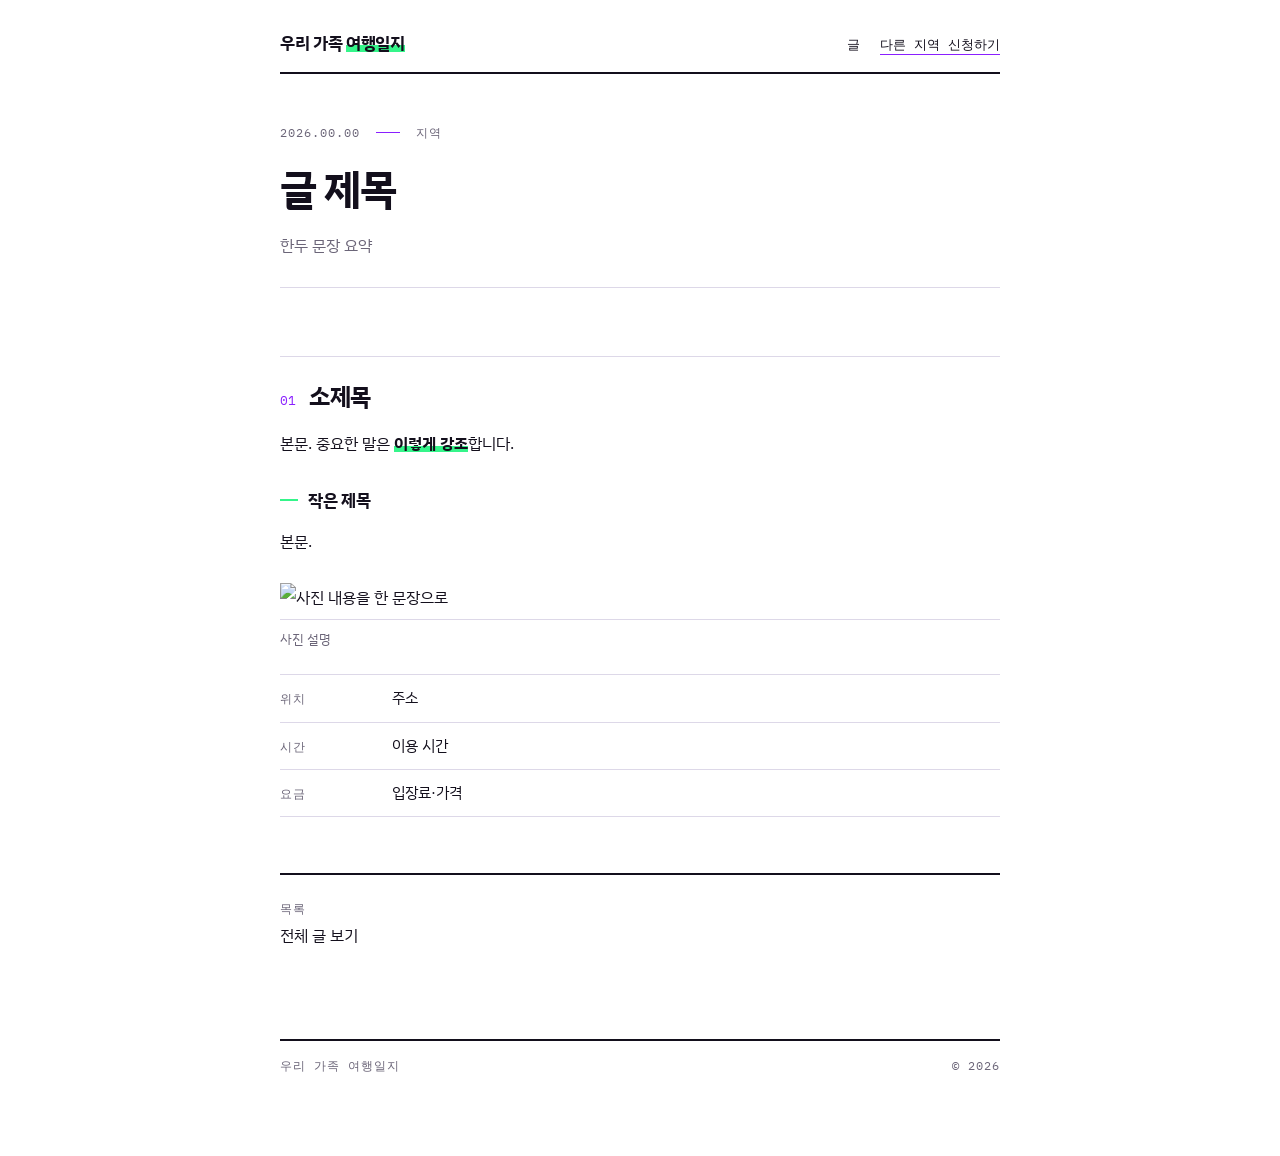
==== posts/_template.html @ 4268e0a2 "Add travel blog Co-Authored-By: Claude Sonnet 5.5 <noreply@anthropic.com>" ====
<!doctype html>
<html lang="ko">
<head>
<meta charset="utf-8">
<meta name="viewport" content="width=device-width, initial-scale=1, viewport-fit=cover">
<!-- 새 글: 이 파일을 복사해 영문 소문자와 하이픈 이름으로 저장하세요. 예) posts/first-fishing.html -->
<title>글 제목 | 우리 가족 여행일지</title>
<meta name="description" content="검색 결과에 보일 한 문장 요약">
<link rel="preconnect" href="https://fonts.googleapis.com">
<link rel="preconnect" href="https://fonts.gstatic.com" crossorigin>
<link rel="stylesheet" href="https://fonts.googleapis.com/css2?family=IBM+Plex+Sans+KR:wght@300;400;500;700&family=IBM+Plex+Mono:wght@400;500&display=swap">
<link rel="stylesheet" href="../style.css">
</head>
<body>
<div class="wrap">
  <header class="top">
    <a class="name" href="../index.html">우리 가족 <mark>여행일지</mark></a>
    <nav aria-label="주 메뉴"><a href="../index.html">글</a></nav>
  </header>

  <article>
    <header class="post-head">
      <div class="meta label"><time datetime="2026-00-00">2026.00.00</time><span class="dot"></span><span>지역</span></div>
      <h1>글 제목</h1>
      <p class="lede">한두 문장 요약</p>
    </header>

    <div class="post-body">
      <h2><span class="n">01</span>소제목</h2>
      <p>본문. 중요한 말은 <strong>이렇게 강조</strong>합니다.</p>

      <h3>작은 제목</h3>
      <p>본문.</p>

      <figure>
        <img src="../images/파일이름.jpg" alt="사진 내용을 한 문장으로" loading="lazy">
        <figcaption>사진 설명</figcaption>
      </figure>

      <dl class="info">
        <div><dt>위치</dt><dd>주소</dd></div>
        <div><dt>시간</dt><dd>이용 시간</dd></div>
        <div><dt>요금</dt><dd>입장료·가격</dd></div>
      </dl>
    </div>

    <nav class="pn" aria-label="글 이동">
      <a href="../index.html"><span class="label">목록</span><br>전체 글 보기</a>
      <span></span>
    </nav>
  </article>

  <footer class="foot label"><span>우리 가족 여행일지</span><span>© 2026</span></footer>
</div>
<script src="../request.js" defer></script>
</body>
</html>
---- style.css ----
/* 우리 가족 여행일지 — 공통 스타일
   흰 바탕, 형광 보라(링크·강조선), 형광 초록(형광펜·표시), 카드 없이 선으로 구분 */
:root {
  --bg: #ffffff;
  --fg: #130f1c;
  --muted: #6b6578;
  --line: #ddd8e8;
  --violet: #8a1fff;
  --green: #35f58a;
  --sans: "IBM Plex Sans KR", "Noto Sans KR", "Apple SD Gothic Neo", "Malgun Gothic", system-ui, sans-serif;
  --mono: "IBM Plex Mono", ui-monospace, "SF Mono", Consolas, monospace;
  color-scheme: light;
}
@media (prefers-color-scheme: dark) {
  :root:not([data-theme="light"]) {
    --bg: #0c0912; --fg: #f4f2fa; --muted: #9b94aa; --line: #2b2638;
    --violet: #b66dff; --green: #3dff8e;
    color-scheme: dark;
  }
}
:root[data-theme="dark"] {
  --bg: #0c0912; --fg: #f4f2fa; --muted: #9b94aa; --line: #2b2638;
  --violet: #b66dff; --green: #3dff8e;
  color-scheme: dark;
}

* { box-sizing: border-box; }
html { -webkit-text-size-adjust: 100%; }
body {
  margin: 0; background: var(--bg); color: var(--fg);
  font-family: var(--sans); font-size: 16px; line-height: 1.75;
  padding: 0 max(16px, env(safe-area-inset-left, 0px));
  -webkit-font-smoothing: antialiased;
}
.wrap { max-width: 720px; margin: 0 auto; padding-block: 28px 80px; }
h1, h2, h3, p, ul, ol, figure { margin: 0; }
h1, h2, h3 { text-wrap: balance; line-height: 1.3; letter-spacing: -.02em; }
a { color: var(--violet); text-underline-offset: 3px; }
a:focus-visible { outline: 2px solid var(--violet); outline-offset: 3px; }
.mono { font-family: var(--mono); font-variant-numeric: tabular-nums; }
.label { font-family: var(--mono); font-size: 12px; letter-spacing: .08em; text-transform: uppercase; color: var(--muted); }

/* 사이트 머리글·바닥글 */
.top { display: flex; justify-content: space-between; align-items: baseline; gap: 16px; padding-bottom: 14px; border-bottom: 2px solid var(--fg); }
.top .name { font-weight: 700; font-size: 17px; letter-spacing: -.02em; color: var(--fg); text-decoration: none; }
.top .name mark { background: linear-gradient(transparent 62%, var(--green) 62%, var(--green) 92%, transparent 92%); color: inherit; }
.top nav { display: flex; gap: 20px; }
.top nav a { font-family: var(--mono); font-size: 13px; color: var(--fg); text-decoration: none; border-bottom: 1px solid transparent; }
.top nav a:hover, .top nav a[aria-current] { color: var(--violet); border-bottom-color: var(--violet); }
.foot { margin-top: 72px; padding-top: 14px; border-top: 2px solid var(--fg); display: flex; justify-content: space-between; gap: 16px; flex-wrap: wrap; }

/* 목록 페이지 */
.intro { padding-block: 56px 40px; }
.intro h1 { font-size: clamp(32px, 7vw, 52px); font-weight: 700; letter-spacing: -.03em; }
.intro p { margin-top: 16px; color: var(--muted); max-width: 46ch; }
.list-head { display: flex; justify-content: space-between; align-items: baseline; padding-bottom: 8px; }
.posts { list-style: none; padding: 0; border-bottom: 1px solid var(--line); }
.posts li { border-top: 1px solid var(--line); }
.posts a { display: grid; grid-template-columns: 96px minmax(0,1fr); gap: 4px 20px; padding: 20px 0; text-decoration: none; color: var(--fg); }
.posts a:hover h2 { color: var(--violet); }
.posts time { font-family: var(--mono); font-size: 13px; color: var(--violet); padding-top: 5px; }
.posts h2 { font-size: 20px; font-weight: 700; }
.posts p { margin-top: 6px; font-size: 14.5px; color: var(--muted); line-height: 1.6; }
.status { display: inline-block; margin-left: 8px; padding: 0 6px; border: 1px solid var(--violet); color: var(--violet); font-family: var(--mono); font-size: 11px; letter-spacing: .06em; vertical-align: middle; }

/* 글 페이지 */
.post-head { padding-block: 48px 28px; border-bottom: 1px solid var(--line); }
.post-head .meta { display: flex; gap: 16px; flex-wrap: wrap; align-items: center; }
.post-head .meta .dot { width: 24px; height: 1px; background: var(--violet); }
.post-head h1 { margin-top: 18px; font-size: clamp(28px, 6vw, 42px); font-weight: 700; letter-spacing: -.03em; }
.post-head .lede { margin-top: 16px; color: var(--muted); }
.post-head .lede:empty { display: none; }

.draft-note { margin-top: 28px; border-left: 2px solid var(--violet); padding: 2px 0 2px 14px; color: var(--muted); font-size: 14px; }
.draft-note b { color: var(--fg); font-weight: 500; }

.post-body { padding-top: 12px; }
.post-body h2 { margin-top: 56px; padding-top: 24px; border-top: 1px solid var(--line); font-size: 24px; font-weight: 700; display: flex; align-items: baseline; gap: 14px; }
.post-body h2 .n { font-family: var(--mono); font-size: 13px; color: var(--violet); font-weight: 400; flex: 0 0 auto; }
.post-body h3 { margin-top: 32px; font-size: 17px; font-weight: 700; display: flex; align-items: center; gap: 10px; }
.post-body h3::before { content: ""; width: 18px; height: 2px; background: var(--green); flex: 0 0 auto; }
.post-body p { margin-top: 16px; }
.post-body ul, .post-body ol { margin-top: 16px; padding-left: 1.3em; }
.post-body li + li { margin-top: 6px; }
.post-body strong { background: linear-gradient(transparent 62%, var(--green) 62%, var(--green) 92%, transparent 92%); font-weight: 700; }

/* 작성 자리 표시 */
.todo { margin-top: 16px; padding: 14px 0; border-top: 1px dashed var(--line); border-bottom: 1px dashed var(--line); color: var(--muted); font-size: 14.5px; }
.todo::before { content: "작성 예정 · "; font-family: var(--mono); font-size: 12px; color: var(--violet); letter-spacing: .06em; }

/* 사진 */
figure { margin-top: 28px; }
figure .ph { aspect-ratio: 3 / 2; max-width: 100%; border: 1px dashed var(--line); display: grid; place-items: center; color: var(--muted); font-size: 13px; }
figure img { display: block; width: 100%; height: auto; }
figcaption { margin-top: 8px; padding-top: 8px; border-top: 1px solid var(--line); font-size: 13px; color: var(--muted); }

/* 정보 표 (선만 사용) */
.info { margin-top: 24px; border-bottom: 1px solid var(--line); }
.info div { display: grid; grid-template-columns: 96px minmax(0,1fr); gap: 16px; padding: 10px 0; border-top: 1px solid var(--line); font-size: 15px; }
.info dt { font-family: var(--mono); font-size: 12px; letter-spacing: .06em; color: var(--muted); padding-top: 3px; }
.info dd { margin: 0; min-width: 0; }
dl.info { margin-bottom: 0; }

.pn { display: grid; grid-template-columns: repeat(2, minmax(0,1fr)); gap: 0 32px; margin-top: 56px; border-top: 2px solid var(--fg); }
.pn a { padding: 18px 0; color: var(--fg); text-decoration: none; }
.pn a:hover { color: var(--violet); }
.pn a:last-child { text-align: right; }

/* 확실도 표시: 확인 / 불확실 / 미확인 */
.v { display: inline-block; margin-right: 8px; padding: 0 6px; font-family: var(--mono); font-size: 11px; letter-spacing: .04em; line-height: 1.7; vertical-align: 1px; white-space: nowrap; }
.v.ok { background: var(--green); color: #130f1c; }
.v.warn { border: 1px solid var(--violet); color: var(--violet); }
.v.no { border: 1px dashed var(--muted); color: var(--muted); }
.src { margin-top: 16px; padding: 0; list-style: none; border-bottom: 1px solid var(--line); font-size: 14.5px; }
.src li { padding: 10px 0; border-top: 1px solid var(--line); margin: 0; }
.src li + li { margin-top: 0; }
.ask { counter-reset: q; list-style: none; padding: 0; margin-top: 16px; border-bottom: 1px solid var(--line); }
.ask li { counter-increment: q; display: grid; grid-template-columns: 36px minmax(0,1fr); padding: 12px 0; border-top: 1px solid var(--line); margin: 0; }
.ask li::before { content: counter(q, decimal-leading-zero); font-family: var(--mono); font-size: 13px; color: var(--violet); padding-top: 2px; }
.ask li + li { margin-top: 0; }

/* 다른 지역 신청하기 버튼·팝업 */
.top nav { align-items: baseline; flex-wrap: wrap; justify-content: flex-end; }
.req-btn { font-family: var(--mono); font-size: 13px; color: var(--fg); background: none; border: 0; border-bottom: 1px solid var(--violet); padding: 0; cursor: pointer; }
.req-btn:hover { color: var(--violet); }
.req-btn:focus-visible, .req-close:focus-visible { outline: 2px solid var(--violet); outline-offset: 3px; }
.req-lock { overflow: hidden; }
.req-dlg { width: min(560px, calc(100vw - 32px)); max-height: calc(100dvh - 32px); margin: auto; padding: 20px; border: 2px solid var(--fg); background: var(--bg); color: var(--fg); }
.req-dlg::backdrop { background: rgba(19, 15, 28, .55); }
.req-dlg[open] { display: flex; flex-direction: column; gap: 12px; }
.req-head { display: flex; justify-content: space-between; align-items: baseline; gap: 16px; padding-bottom: 10px; border-bottom: 1px solid var(--line); }
.req-head h2 { font-size: 20px; font-weight: 700; }
.req-close { font-family: var(--mono); font-size: 13px; color: var(--muted); background: none; border: 0; padding: 0; cursor: pointer; }
.req-close:hover { color: var(--violet); }
.req-note { font-size: 14px; color: var(--muted); line-height: 1.6; }
.req-body { flex: 1 1 auto; min-height: 0; }
.req-body iframe { display: block; width: 100%; height: min(520px, 60dvh); border: 0; background: #fff; }
.req-fallback { margin: 0; }

@media (max-width: 560px) {
  .posts a { grid-template-columns: minmax(0,1fr); }
  .info div { grid-template-columns: 72px minmax(0,1fr); gap: 12px; }
  .post-body h2 { font-size: 21px; }
}
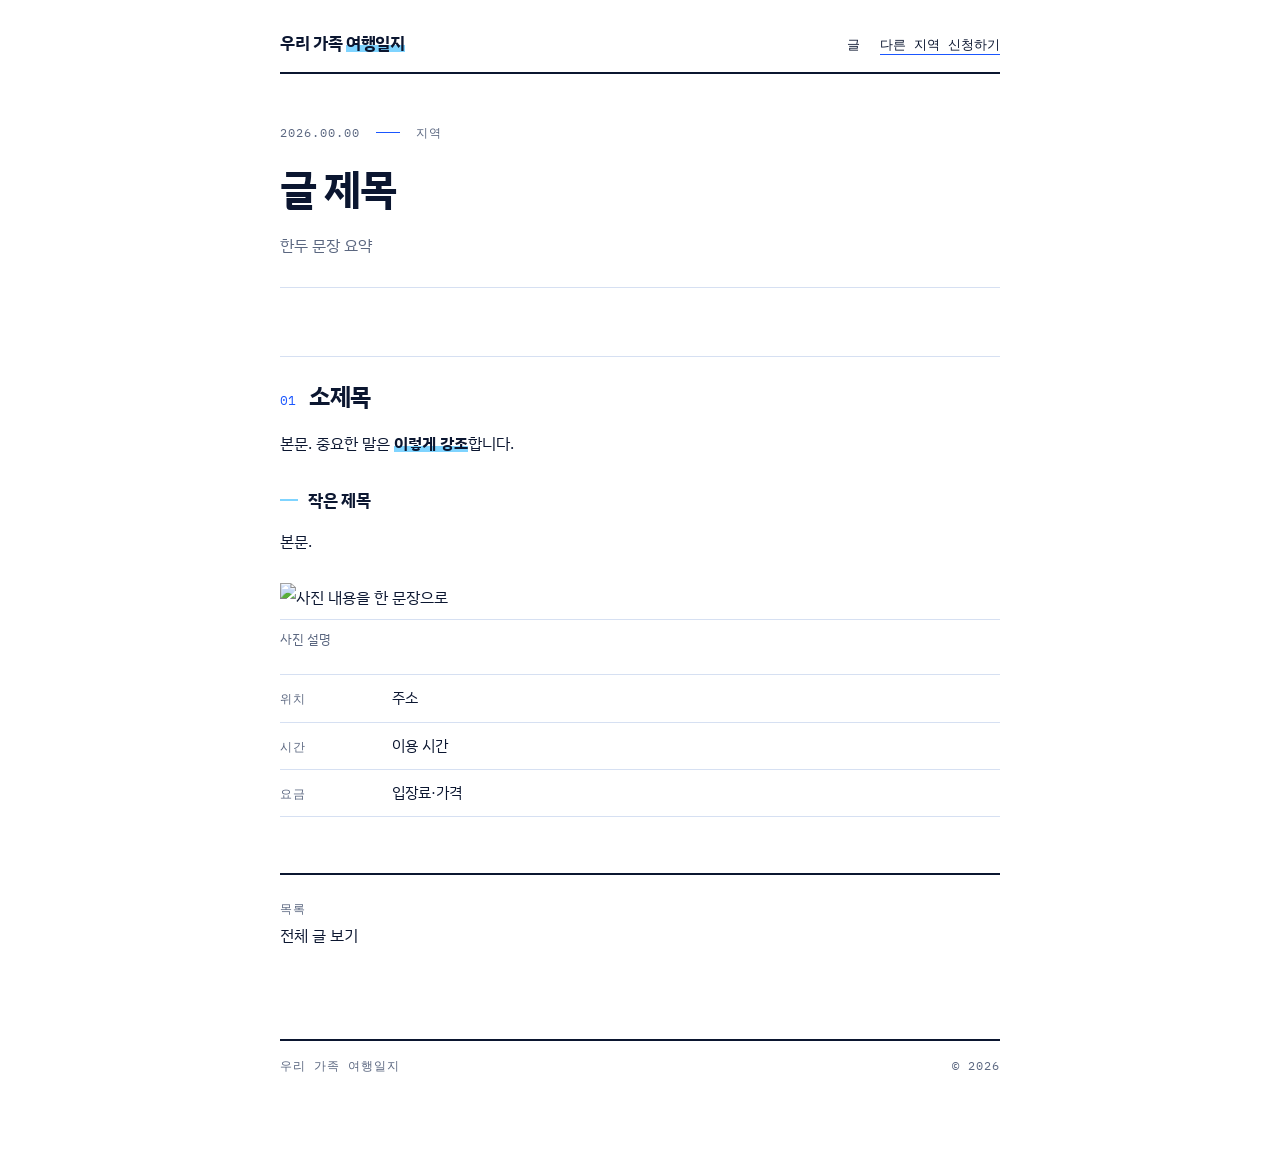
==== commit f3eaa118: "Add SEO and social share meta tags - description, robots, canonical, Open Graph, Twitter card, theme" ====
--- a/posts/_template.html
+++ b/posts/_template.html
@@ -5,7 +5,29 @@
 <meta name="viewport" content="width=device-width, initial-scale=1, viewport-fit=cover">
 <!-- 새 글: 이 파일을 복사해 영문 소문자와 하이픈 이름으로 저장하세요. 예) posts/first-fishing.html -->
 <title>글 제목 | 우리 가족 여행일지</title>
-<meta name="description" content="검색 결과에 보일 한 문장 요약">
+<meta name="description" content="검색 결과에 보일 한 문장 요약 (80~120자 권장)">
+<meta name="robots" content="index, follow, max-image-preview:large">
+<meta name="theme-color" content="#ffffff" media="(prefers-color-scheme: light)">
+<meta name="theme-color" content="#0a1220" media="(prefers-color-scheme: dark)">
+<!-- 아래 og/twitter 제목·설명은 위 title, description과 같게 맞추세요 (title에서 "| 우리 가족 여행일지"는 뺍니다) -->
+<meta property="og:type" content="article">
+<meta property="og:site_name" content="우리 가족 여행일지">
+<meta property="og:locale" content="ko_KR">
+<!-- 파일 이름(first-fishing.html 부분)을 이 글의 파일 이름으로 바꾸세요. canonical과 og:url 둘 다 -->
+<link rel="canonical" href="https://randomino33.github.io/travel-blog/posts/first-fishing.html">
+<meta property="og:url" content="https://randomino33.github.io/travel-blog/posts/first-fishing.html">
+<!-- 글 전용 사진이 있으면 og-default.png 대신 images/파일이름.jpg (1200x630 권장)로 바꾸세요. og:image, twitter:image 둘 다 -->
+<meta property="og:image" content="https://randomino33.github.io/travel-blog/images/og-default.png">
+<meta property="og:image:width" content="1200">
+<meta property="og:image:height" content="630">
+<meta property="og:image:alt" content="우리 가족 여행일지 대표 이미지">
+<meta name="twitter:image" content="https://randomino33.github.io/travel-blog/images/og-default.png">
+<meta property="og:title" content="글 제목">
+<meta property="og:description" content="검색 결과에 보일 한 문장 요약">
+<meta property="article:published_time" content="2026-00-00">
+<meta name="twitter:card" content="summary_large_image">
+<meta name="twitter:title" content="글 제목">
+<meta name="twitter:description" content="검색 결과에 보일 한 문장 요약">
 <link rel="preconnect" href="https://fonts.googleapis.com">
 <link rel="preconnect" href="https://fonts.gstatic.com" crossorigin>
 <link rel="stylesheet" href="https://fonts.googleapis.com/css2?family=IBM+Plex+Sans+KR:wght@300;400;500;700&family=IBM+Plex+Mono:wght@400;500&display=swap">
--- a/style.css
+++ b/style.css
@@ -1,26 +1,26 @@
 /* 우리 가족 여행일지 — 공통 스타일
-   흰 바탕, 형광 보라(링크·강조선), 형광 초록(형광펜·표시), 카드 없이 선으로 구분 */
+   흰 바탕, 파랑(링크·강조선), 하늘색(형광펜·표시), 카드 없이 선으로 구분 */
 :root {
   --bg: #ffffff;
-  --fg: #130f1c;
-  --muted: #6b6578;
-  --line: #ddd8e8;
-  --violet: #8a1fff;
-  --green: #35f58a;
+  --fg: #0b1630;
+  --muted: #5b6780;
+  --line: #d6e0f2;
+  --accent: #1a56ff;
+  --hl: #7fd4ff;
   --sans: "IBM Plex Sans KR", "Noto Sans KR", "Apple SD Gothic Neo", "Malgun Gothic", system-ui, sans-serif;
   --mono: "IBM Plex Mono", ui-monospace, "SF Mono", Consolas, monospace;
   color-scheme: light;
 }
 @media (prefers-color-scheme: dark) {
   :root:not([data-theme="light"]) {
-    --bg: #0c0912; --fg: #f4f2fa; --muted: #9b94aa; --line: #2b2638;
-    --violet: #b66dff; --green: #3dff8e;
+    --bg: #0a1220; --fg: #eef3fc; --muted: #93a1bd; --line: #223149;
+    --accent: #6fa0ff; --hl: #4cc3ff;
     color-scheme: dark;
   }
 }
 :root[data-theme="dark"] {
-  --bg: #0c0912; --fg: #f4f2fa; --muted: #9b94aa; --line: #2b2638;
-  --violet: #b66dff; --green: #3dff8e;
+  --bg: #0a1220; --fg: #eef3fc; --muted: #93a1bd; --line: #223149;
+  --accent: #6fa0ff; --hl: #4cc3ff;
   color-scheme: dark;
 }
 
@@ -35,18 +35,18 @@
 .wrap { max-width: 720px; margin: 0 auto; padding-block: 28px 80px; }
 h1, h2, h3, p, ul, ol, figure { margin: 0; }
 h1, h2, h3 { text-wrap: balance; line-height: 1.3; letter-spacing: -.02em; }
-a { color: var(--violet); text-underline-offset: 3px; }
-a:focus-visible { outline: 2px solid var(--violet); outline-offset: 3px; }
+a { color: var(--accent); text-underline-offset: 3px; }
+a:focus-visible { outline: 2px solid var(--accent); outline-offset: 3px; }
 .mono { font-family: var(--mono); font-variant-numeric: tabular-nums; }
 .label { font-family: var(--mono); font-size: 12px; letter-spacing: .08em; text-transform: uppercase; color: var(--muted); }
 
 /* 사이트 머리글·바닥글 */
 .top { display: flex; justify-content: space-between; align-items: baseline; gap: 16px; padding-bottom: 14px; border-bottom: 2px solid var(--fg); }
 .top .name { font-weight: 700; font-size: 17px; letter-spacing: -.02em; color: var(--fg); text-decoration: none; }
-.top .name mark { background: linear-gradient(transparent 62%, var(--green) 62%, var(--green) 92%, transparent 92%); color: inherit; }
+.top .name mark { background: linear-gradient(transparent 62%, var(--hl) 62%, var(--hl) 92%, transparent 92%); color: inherit; }
 .top nav { display: flex; gap: 20px; }
 .top nav a { font-family: var(--mono); font-size: 13px; color: var(--fg); text-decoration: none; border-bottom: 1px solid transparent; }
-.top nav a:hover, .top nav a[aria-current] { color: var(--violet); border-bottom-color: var(--violet); }
+.top nav a:hover, .top nav a[aria-current] { color: var(--accent); border-bottom-color: var(--accent); }
 .foot { margin-top: 72px; padding-top: 14px; border-top: 2px solid var(--fg); display: flex; justify-content: space-between; gap: 16px; flex-wrap: wrap; }
 
 /* 목록 페이지 */
@@ -57,36 +57,36 @@
 .posts { list-style: none; padding: 0; border-bottom: 1px solid var(--line); }
 .posts li { border-top: 1px solid var(--line); }
 .posts a { display: grid; grid-template-columns: 96px minmax(0,1fr); gap: 4px 20px; padding: 20px 0; text-decoration: none; color: var(--fg); }
-.posts a:hover h2 { color: var(--violet); }
-.posts time { font-family: var(--mono); font-size: 13px; color: var(--violet); padding-top: 5px; }
+.posts a:hover h2 { color: var(--accent); }
+.posts time { font-family: var(--mono); font-size: 13px; color: var(--accent); padding-top: 5px; }
 .posts h2 { font-size: 20px; font-weight: 700; }
 .posts p { margin-top: 6px; font-size: 14.5px; color: var(--muted); line-height: 1.6; }
-.status { display: inline-block; margin-left: 8px; padding: 0 6px; border: 1px solid var(--violet); color: var(--violet); font-family: var(--mono); font-size: 11px; letter-spacing: .06em; vertical-align: middle; }
+.status { display: inline-block; margin-left: 8px; padding: 0 6px; border: 1px solid var(--accent); color: var(--accent); font-family: var(--mono); font-size: 11px; letter-spacing: .06em; vertical-align: middle; }
 
 /* 글 페이지 */
 .post-head { padding-block: 48px 28px; border-bottom: 1px solid var(--line); }
 .post-head .meta { display: flex; gap: 16px; flex-wrap: wrap; align-items: center; }
-.post-head .meta .dot { width: 24px; height: 1px; background: var(--violet); }
+.post-head .meta .dot { width: 24px; height: 1px; background: var(--accent); }
 .post-head h1 { margin-top: 18px; font-size: clamp(28px, 6vw, 42px); font-weight: 700; letter-spacing: -.03em; }
 .post-head .lede { margin-top: 16px; color: var(--muted); }
 .post-head .lede:empty { display: none; }
 
-.draft-note { margin-top: 28px; border-left: 2px solid var(--violet); padding: 2px 0 2px 14px; color: var(--muted); font-size: 14px; }
+.draft-note { margin-top: 28px; border-left: 2px solid var(--accent); padding: 2px 0 2px 14px; color: var(--muted); font-size: 14px; }
 .draft-note b { color: var(--fg); font-weight: 500; }
 
 .post-body { padding-top: 12px; }
 .post-body h2 { margin-top: 56px; padding-top: 24px; border-top: 1px solid var(--line); font-size: 24px; font-weight: 700; display: flex; align-items: baseline; gap: 14px; }
-.post-body h2 .n { font-family: var(--mono); font-size: 13px; color: var(--violet); font-weight: 400; flex: 0 0 auto; }
+.post-body h2 .n { font-family: var(--mono); font-size: 13px; color: var(--accent); font-weight: 400; flex: 0 0 auto; }
 .post-body h3 { margin-top: 32px; font-size: 17px; font-weight: 700; display: flex; align-items: center; gap: 10px; }
-.post-body h3::before { content: ""; width: 18px; height: 2px; background: var(--green); flex: 0 0 auto; }
+.post-body h3::before { content: ""; width: 18px; height: 2px; background: var(--hl); flex: 0 0 auto; }
 .post-body p { margin-top: 16px; }
 .post-body ul, .post-body ol { margin-top: 16px; padding-left: 1.3em; }
 .post-body li + li { margin-top: 6px; }
-.post-body strong { background: linear-gradient(transparent 62%, var(--green) 62%, var(--green) 92%, transparent 92%); font-weight: 700; }
+.post-body strong { background: linear-gradient(transparent 62%, var(--hl) 62%, var(--hl) 92%, transparent 92%); font-weight: 700; }
 
 /* 작성 자리 표시 */
 .todo { margin-top: 16px; padding: 14px 0; border-top: 1px dashed var(--line); border-bottom: 1px dashed var(--line); color: var(--muted); font-size: 14.5px; }
-.todo::before { content: "작성 예정 · "; font-family: var(--mono); font-size: 12px; color: var(--violet); letter-spacing: .06em; }
+.todo::before { content: "작성 예정 · "; font-family: var(--mono); font-size: 12px; color: var(--accent); letter-spacing: .06em; }
 
 /* 사진 */
 figure { margin-top: 28px; }
@@ -103,35 +103,35 @@
 
 .pn { display: grid; grid-template-columns: repeat(2, minmax(0,1fr)); gap: 0 32px; margin-top: 56px; border-top: 2px solid var(--fg); }
 .pn a { padding: 18px 0; color: var(--fg); text-decoration: none; }
-.pn a:hover { color: var(--violet); }
+.pn a:hover { color: var(--accent); }
 .pn a:last-child { text-align: right; }
 
 /* 확실도 표시: 확인 / 불확실 / 미확인 */
 .v { display: inline-block; margin-right: 8px; padding: 0 6px; font-family: var(--mono); font-size: 11px; letter-spacing: .04em; line-height: 1.7; vertical-align: 1px; white-space: nowrap; }
-.v.ok { background: var(--green); color: #130f1c; }
-.v.warn { border: 1px solid var(--violet); color: var(--violet); }
+.v.ok { background: var(--hl); color: #0b1630; }
+.v.warn { border: 1px solid var(--accent); color: var(--accent); }
 .v.no { border: 1px dashed var(--muted); color: var(--muted); }
 .src { margin-top: 16px; padding: 0; list-style: none; border-bottom: 1px solid var(--line); font-size: 14.5px; }
 .src li { padding: 10px 0; border-top: 1px solid var(--line); margin: 0; }
 .src li + li { margin-top: 0; }
 .ask { counter-reset: q; list-style: none; padding: 0; margin-top: 16px; border-bottom: 1px solid var(--line); }
 .ask li { counter-increment: q; display: grid; grid-template-columns: 36px minmax(0,1fr); padding: 12px 0; border-top: 1px solid var(--line); margin: 0; }
-.ask li::before { content: counter(q, decimal-leading-zero); font-family: var(--mono); font-size: 13px; color: var(--violet); padding-top: 2px; }
+.ask li::before { content: counter(q, decimal-leading-zero); font-family: var(--mono); font-size: 13px; color: var(--accent); padding-top: 2px; }
 .ask li + li { margin-top: 0; }
 
 /* 다른 지역 신청하기 버튼·팝업 */
 .top nav { align-items: baseline; flex-wrap: wrap; justify-content: flex-end; }
-.req-btn { font-family: var(--mono); font-size: 13px; color: var(--fg); background: none; border: 0; border-bottom: 1px solid var(--violet); padding: 0; cursor: pointer; }
-.req-btn:hover { color: var(--violet); }
-.req-btn:focus-visible, .req-close:focus-visible { outline: 2px solid var(--violet); outline-offset: 3px; }
+.req-btn { font-family: var(--mono); font-size: 13px; color: var(--fg); background: none; border: 0; border-bottom: 1px solid var(--accent); padding: 0; cursor: pointer; }
+.req-btn:hover { color: var(--accent); }
+.req-btn:focus-visible, .req-close:focus-visible { outline: 2px solid var(--accent); outline-offset: 3px; }
 .req-lock { overflow: hidden; }
 .req-dlg { width: min(560px, calc(100vw - 32px)); max-height: calc(100dvh - 32px); margin: auto; padding: 20px; border: 2px solid var(--fg); background: var(--bg); color: var(--fg); }
-.req-dlg::backdrop { background: rgba(19, 15, 28, .55); }
+.req-dlg::backdrop { background: rgba(11, 22, 48, .55); }
 .req-dlg[open] { display: flex; flex-direction: column; gap: 12px; }
 .req-head { display: flex; justify-content: space-between; align-items: baseline; gap: 16px; padding-bottom: 10px; border-bottom: 1px solid var(--line); }
 .req-head h2 { font-size: 20px; font-weight: 700; }
 .req-close { font-family: var(--mono); font-size: 13px; color: var(--muted); background: none; border: 0; padding: 0; cursor: pointer; }
-.req-close:hover { color: var(--violet); }
+.req-close:hover { color: var(--accent); }
 .req-note { font-size: 14px; color: var(--muted); line-height: 1.6; }
 .req-body { flex: 1 1 auto; min-height: 0; }
 .req-body iframe { display: block; width: 100%; height: min(520px, 60dvh); border: 0; background: #fff; }
